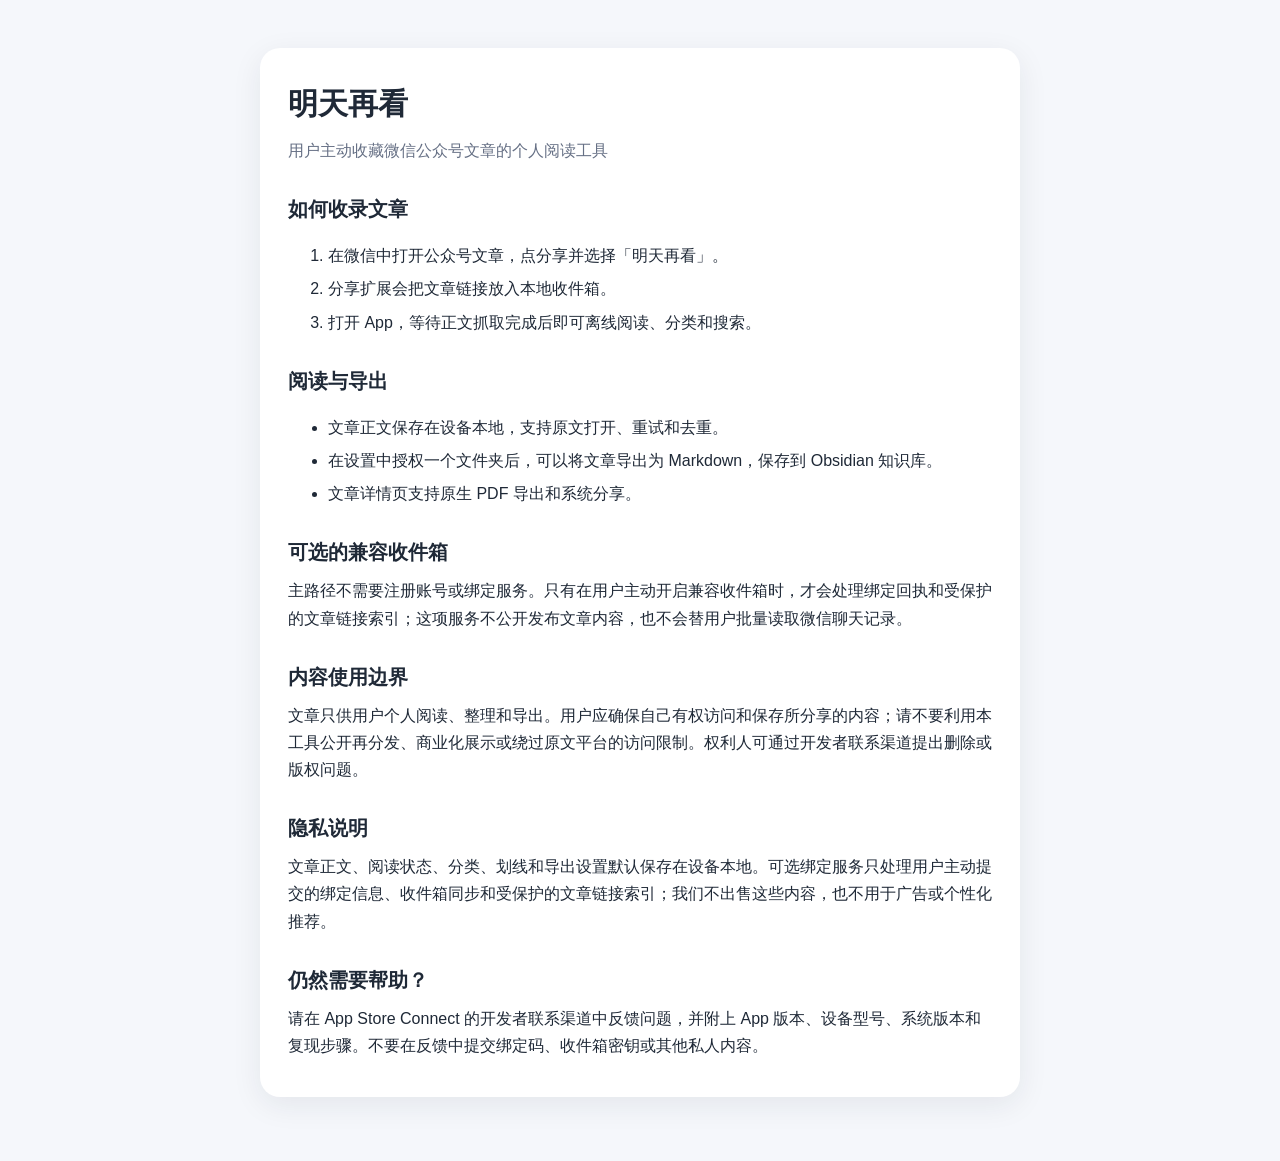
==== wcmdn/support.html @ 17439f0b "Add WCMDN support page with browser-safe headers" ====
<!doctype html>
<html lang="zh-CN">
<head>
  <meta charset="utf-8">
  <meta name="viewport" content="width=device-width, initial-scale=1">
  <title>明天再看｜技术支持</title>
  <style>
    :root { color-scheme: light dark; }
    body { margin: 0; font: 16px/1.7 -apple-system, BlinkMacSystemFont, "SF Pro Text", "PingFang SC", sans-serif; background: #f5f7fb; color: #1f2937; }
    main { max-width: 760px; margin: 0 auto; padding: 48px 22px 64px; }
    article { background: #fff; border-radius: 20px; padding: 30px 28px; box-shadow: 0 8px 30px rgba(31, 41, 55, .08); }
    h1 { margin: 0 0 8px; font-size: 30px; }
    h2 { margin: 28px 0 8px; font-size: 20px; }
    p { margin: 8px 0; }
    li { margin: 6px 0; }
    .muted { color: #667085; }
    code { padding: 2px 6px; border-radius: 6px; background: #eef2f7; }
    @media (prefers-color-scheme: dark) {
      body { background: #111827; color: #f3f4f6; }
      article { background: #1f2937; box-shadow: none; }
      .muted { color: #b7c0cf; }
      code { background: #374151; }
    }
  </style>
</head>
<body>
  <main>
    <article>
      <h1>明天再看</h1>
      <p class="muted">用户主动收藏微信公众号文章的个人阅读工具</p>
      <h2>如何收录文章</h2>
      <ol>
        <li>在微信中打开公众号文章，点分享并选择「明天再看」。</li>
        <li>分享扩展会把文章链接放入本地收件箱。</li>
        <li>打开 App，等待正文抓取完成后即可离线阅读、分类和搜索。</li>
      </ol>
      <h2>阅读与导出</h2>
      <ul>
        <li>文章正文保存在设备本地，支持原文打开、重试和去重。</li>
        <li>在设置中授权一个文件夹后，可以将文章导出为 Markdown，保存到 Obsidian 知识库。</li>
        <li>文章详情页支持原生 PDF 导出和系统分享。</li>
      </ul>
      <h2>可选的兼容收件箱</h2>
      <p>主路径不需要注册账号或绑定服务。只有在用户主动开启兼容收件箱时，才会处理绑定回执和受保护的文章链接索引；这项服务不公开发布文章内容，也不会替用户批量读取微信聊天记录。</p>
      <h2>内容使用边界</h2>
      <p>文章只供用户个人阅读、整理和导出。用户应确保自己有权访问和保存所分享的内容；请不要利用本工具公开再分发、商业化展示或绕过原文平台的访问限制。权利人可通过开发者联系渠道提出删除或版权问题。</p>
      <h2>隐私说明</h2>
      <p>文章正文、阅读状态、分类、划线和导出设置默认保存在设备本地。可选绑定服务只处理用户主动提交的绑定信息、收件箱同步和受保护的文章链接索引；我们不出售这些内容，也不用于广告或个性化推荐。</p>
      <h2>仍然需要帮助？</h2>
      <p>请在 App Store Connect 的开发者联系渠道中反馈问题，并附上 App 版本、设备型号、系统版本和复现步骤。不要在反馈中提交绑定码、收件箱密钥或其他私人内容。</p>
    </article>
  </main>
</body>
</html>
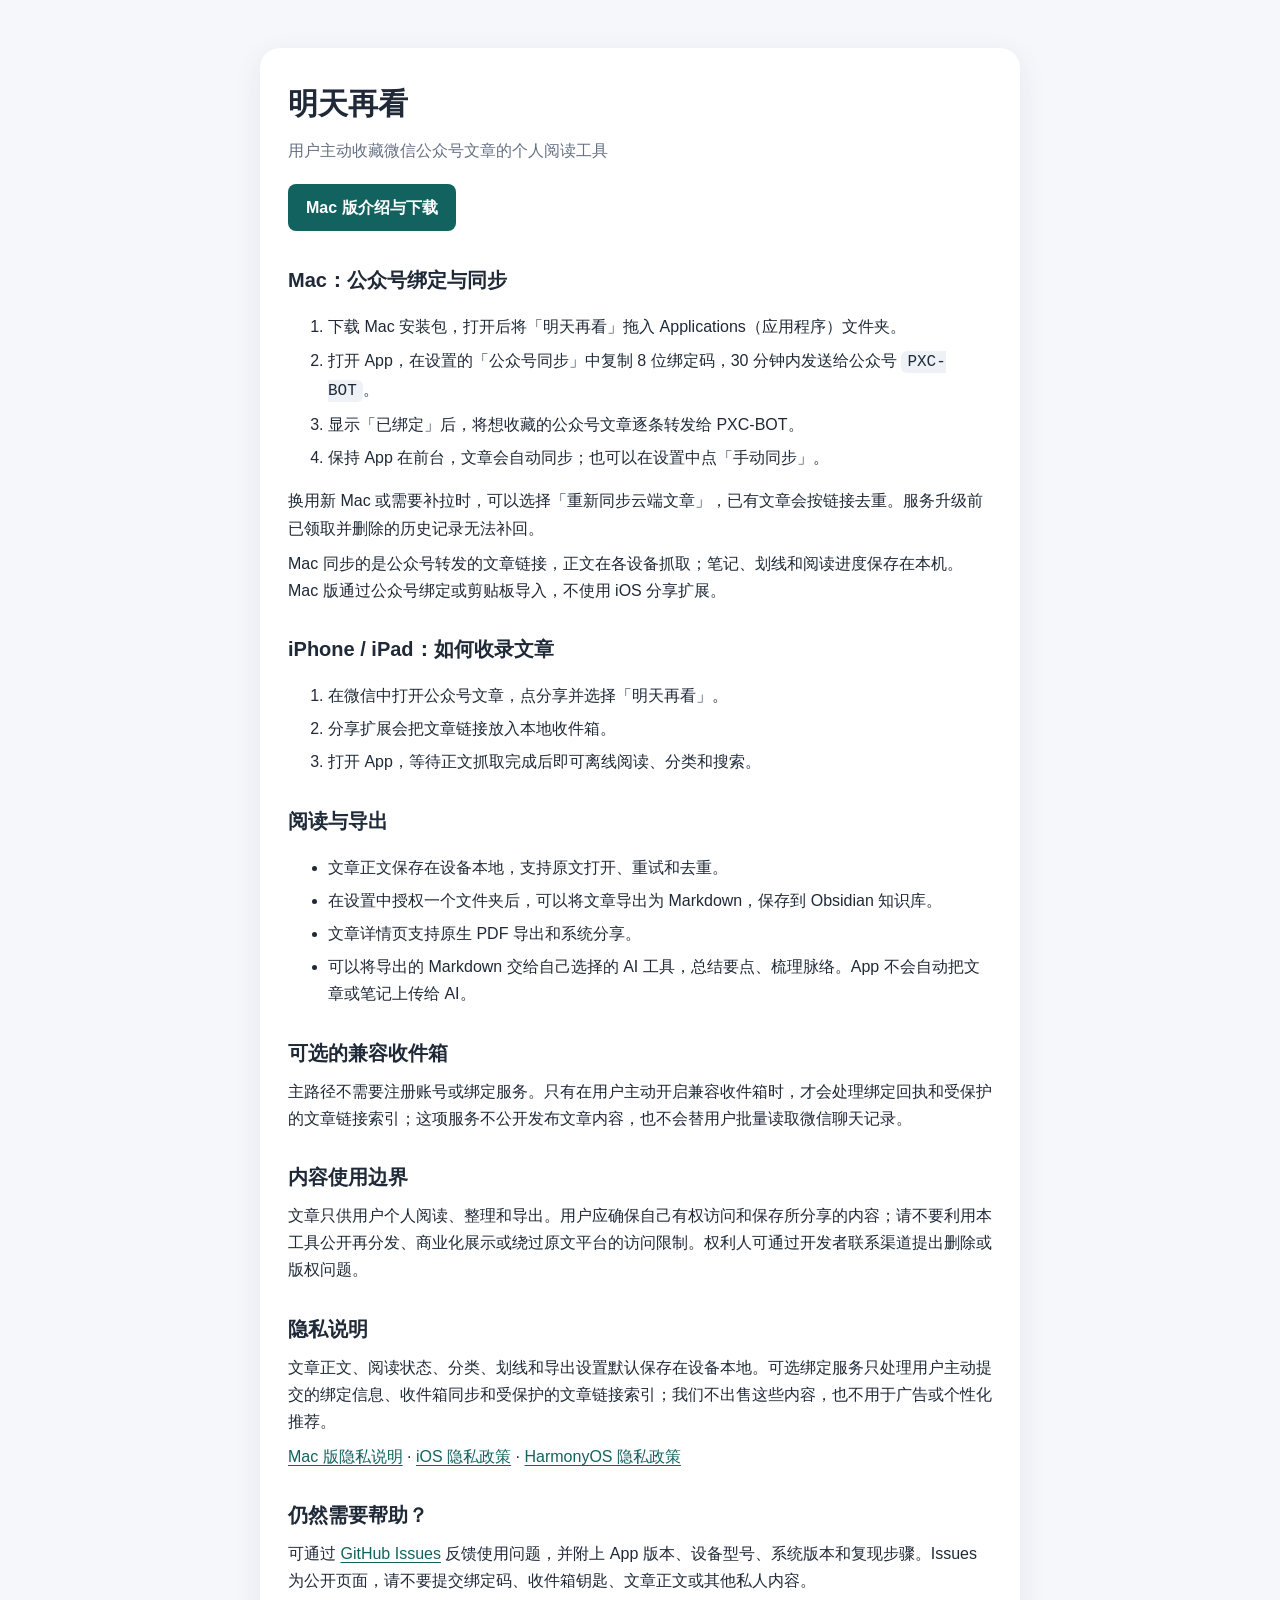
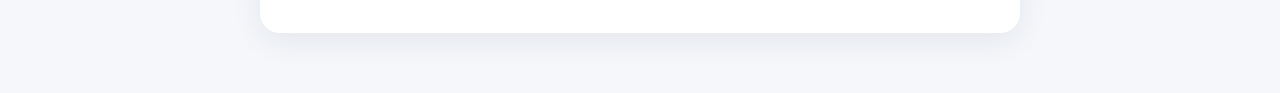
==== commit ad8a4ec7: "Add Ming Tian Zai Kan Mac download and note-taking guide" ====
--- a/wcmdn/support.html
+++ b/wcmdn/support.html
@@ -15,11 +15,15 @@
     li { margin: 6px 0; }
     .muted { color: #667085; }
     code { padding: 2px 6px; border-radius: 6px; background: #eef2f7; }
+    a { color: #12635f; text-underline-offset: 3px; }
+    .download { display: inline-block; margin: 12px 0 4px; padding: 10px 18px; border-radius: 8px; background: #12635f; color: #fff; text-decoration: none; font-weight: 600; }
     @media (prefers-color-scheme: dark) {
       body { background: #111827; color: #f3f4f6; }
       article { background: #1f2937; box-shadow: none; }
       .muted { color: #b7c0cf; }
       code { background: #374151; }
+      a { color: #8ed7cc; }
+      .download { background: #8ed7cc; color: #111827; }
     }
   </style>
 </head>
@@ -28,7 +32,17 @@
     <article>
       <h1>明天再看</h1>
       <p class="muted">用户主动收藏微信公众号文章的个人阅读工具</p>
-      <h2>如何收录文章</h2>
+      <p><a class="download" href="../mingtianzai/">Mac 版介绍与下载</a></p>
+      <h2>Mac：公众号绑定与同步</h2>
+      <ol>
+        <li>下载 Mac 安装包，打开后将「明天再看」拖入 Applications（应用程序）文件夹。</li>
+        <li>打开 App，在设置的「公众号同步」中复制 8 位绑定码，30 分钟内发送给公众号 <code>PXC-BOT</code>。</li>
+        <li>显示「已绑定」后，将想收藏的公众号文章逐条转发给 PXC-BOT。</li>
+        <li>保持 App 在前台，文章会自动同步；也可以在设置中点「手动同步」。</li>
+      </ol>
+      <p>换用新 Mac 或需要补拉时，可以选择「重新同步云端文章」，已有文章会按链接去重。服务升级前已领取并删除的历史记录无法补回。</p>
+      <p>Mac 同步的是公众号转发的文章链接，正文在各设备抓取；笔记、划线和阅读进度保存在本机。Mac 版通过公众号绑定或剪贴板导入，不使用 iOS 分享扩展。</p>
+      <h2>iPhone / iPad：如何收录文章</h2>
       <ol>
         <li>在微信中打开公众号文章，点分享并选择「明天再看」。</li>
         <li>分享扩展会把文章链接放入本地收件箱。</li>
@@ -39,6 +53,7 @@
         <li>文章正文保存在设备本地，支持原文打开、重试和去重。</li>
         <li>在设置中授权一个文件夹后，可以将文章导出为 Markdown，保存到 Obsidian 知识库。</li>
         <li>文章详情页支持原生 PDF 导出和系统分享。</li>
+        <li>可以将导出的 Markdown 交给自己选择的 AI 工具，总结要点、梳理脉络。App 不会自动把文章或笔记上传给 AI。</li>
       </ul>
       <h2>可选的兼容收件箱</h2>
       <p>主路径不需要注册账号或绑定服务。只有在用户主动开启兼容收件箱时，才会处理绑定回执和受保护的文章链接索引；这项服务不公开发布文章内容，也不会替用户批量读取微信聊天记录。</p>
@@ -46,8 +61,9 @@
       <p>文章只供用户个人阅读、整理和导出。用户应确保自己有权访问和保存所分享的内容；请不要利用本工具公开再分发、商业化展示或绕过原文平台的访问限制。权利人可通过开发者联系渠道提出删除或版权问题。</p>
       <h2>隐私说明</h2>
       <p>文章正文、阅读状态、分类、划线和导出设置默认保存在设备本地。可选绑定服务只处理用户主动提交的绑定信息、收件箱同步和受保护的文章链接索引；我们不出售这些内容，也不用于广告或个性化推荐。</p>
+      <p><a href="../mingtianzai/privacy.html">Mac 版隐私说明</a> · <a href="privacy.html">iOS 隐私政策</a> · <a href="harmony-privacy.html">HarmonyOS 隐私政策</a></p>
       <h2>仍然需要帮助？</h2>
-      <p>请在 App Store Connect 的开发者联系渠道中反馈问题，并附上 App 版本、设备型号、系统版本和复现步骤。不要在反馈中提交绑定码、收件箱密钥或其他私人内容。</p>
+      <p>可通过 <a href="https://github.com/ACESUSUSU/suzhiwen.github.io/issues">GitHub Issues</a> 反馈使用问题，并附上 App 版本、设备型号、系统版本和复现步骤。Issues 为公开页面，请不要提交绑定码、收件箱钥匙、文章正文或其他私人内容。</p>
     </article>
   </main>
 </body>
